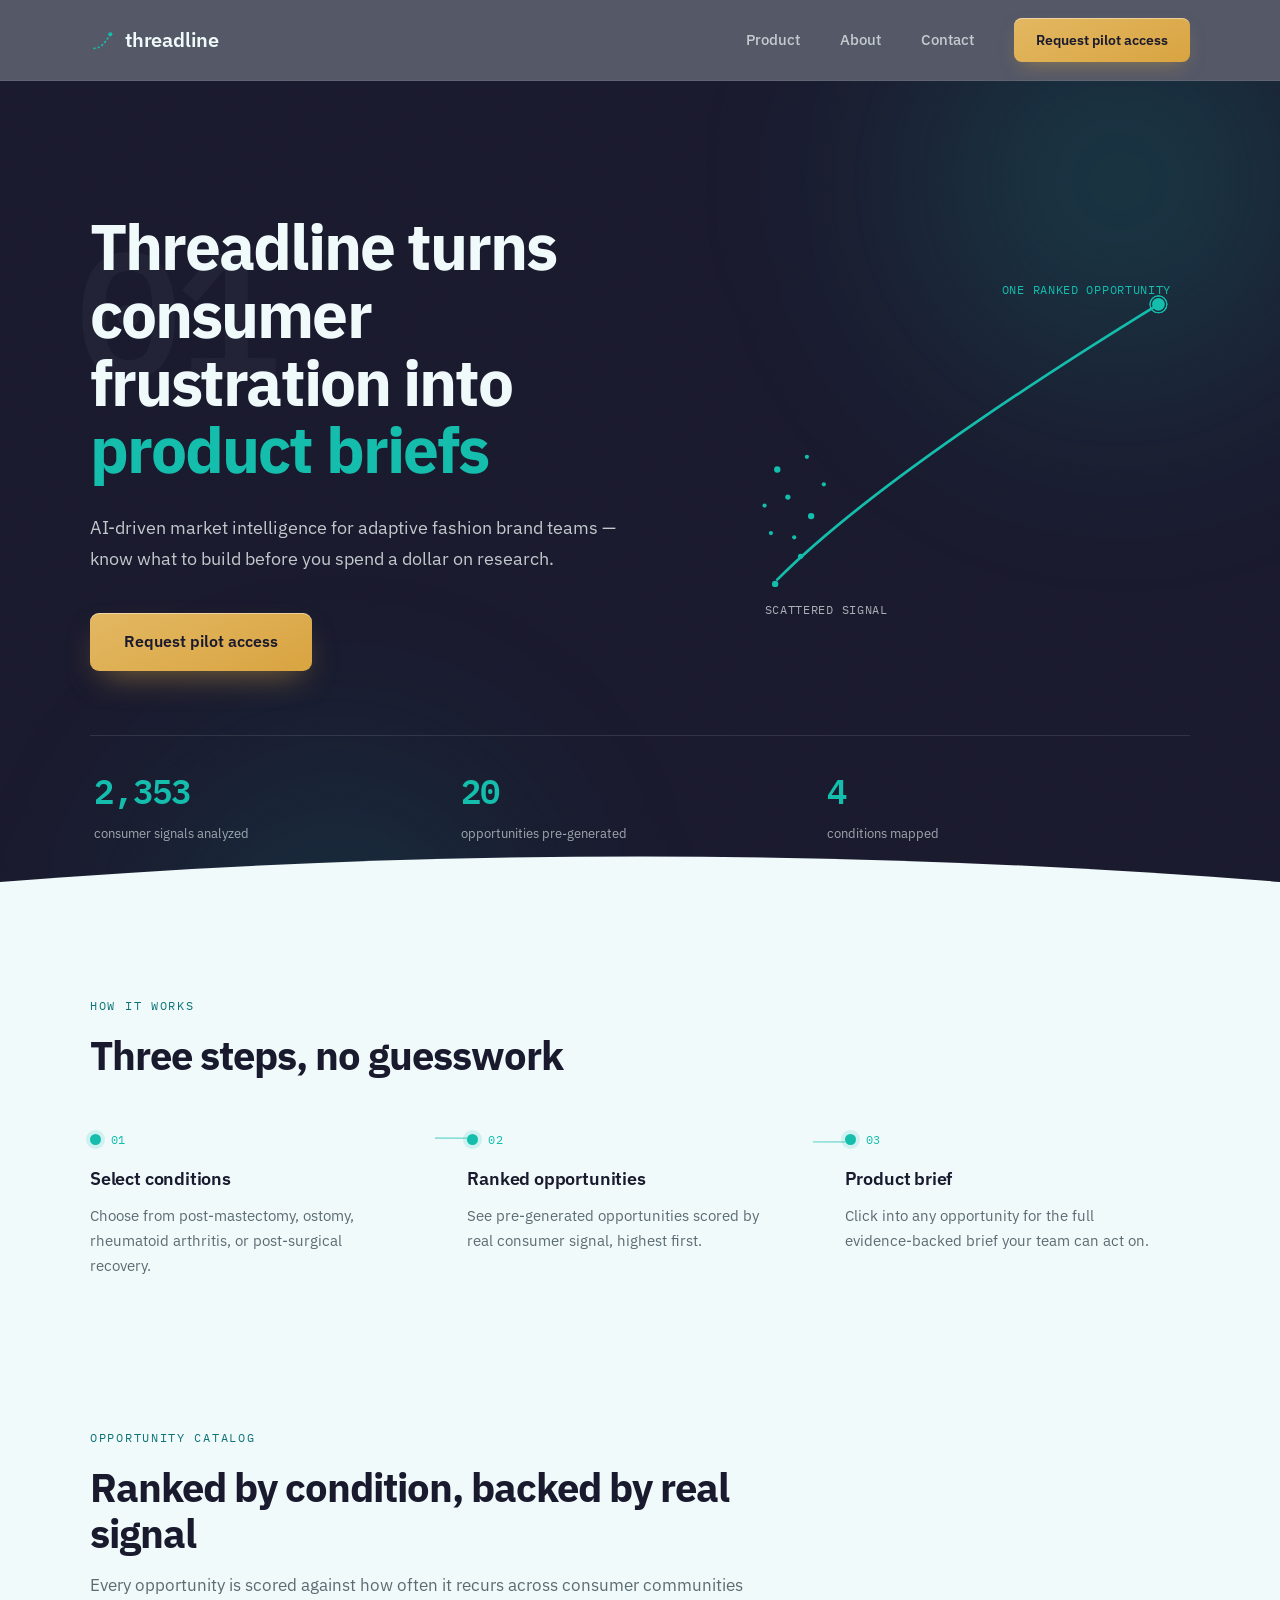
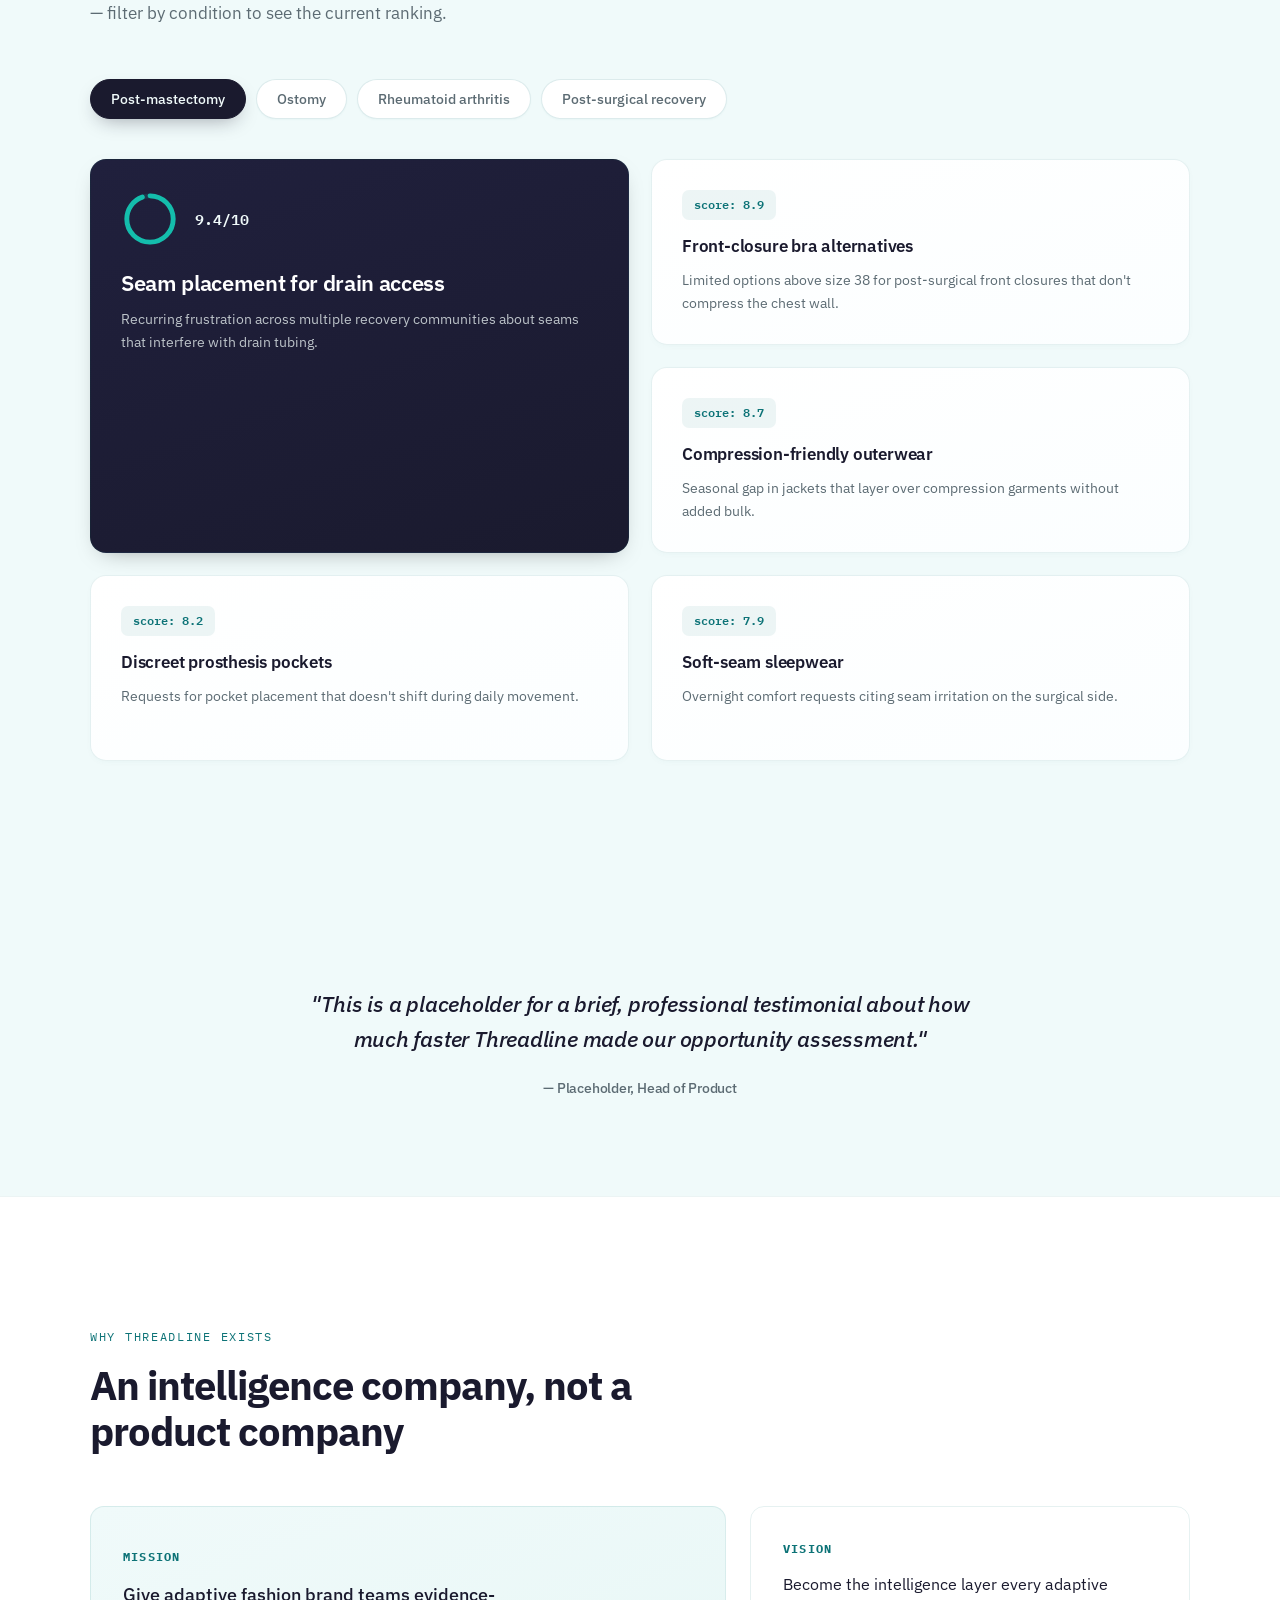
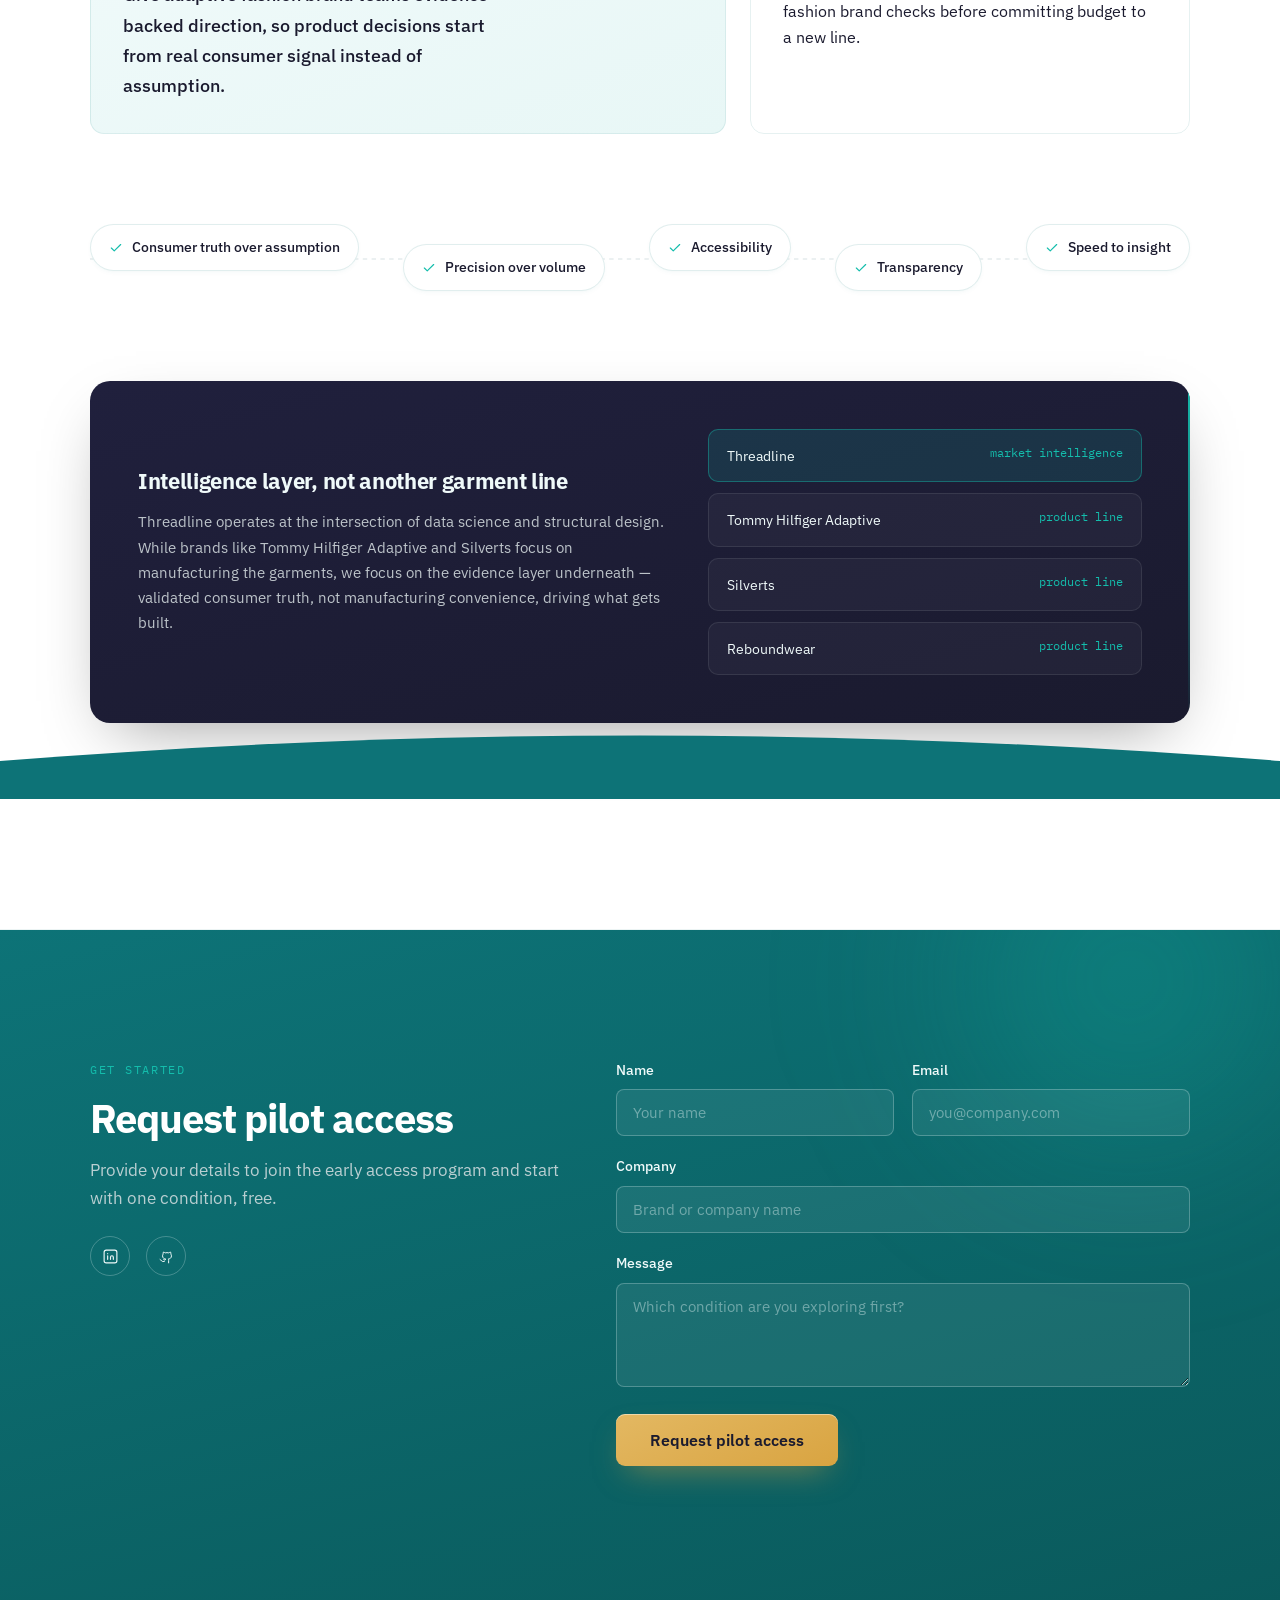
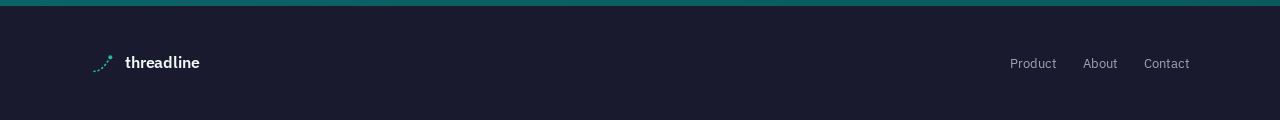
==== index.html @ 743f6fcd "Portfolio" ====
<!DOCTYPE html>
<html lang="en">
<head>
<meta charset="UTF-8">
<meta name="viewport" content="width=device-width, initial-scale=1.0">
<title>Threadline — Market Intelligence for Adaptive Fashion</title>
<meta name="description" content="Threadline turns consumer frustration from condition-specific communities into product briefs — so brands can enter the adaptive fashion market knowing what to build before they spend a dollar on research.">
<link rel="preconnect" href="https://fonts.googleapis.com">
<link rel="preconnect" href="https://fonts.gstatic.com" crossorigin>
<link href="https://fonts.googleapis.com/css2?family=IBM+Plex+Sans:wght@400;500;600;700;800&family=IBM+Plex+Mono:wght@400;500;600&display=swap" rel="stylesheet">
<style>
  :root{
    --navy:#1a1a2e;
    --deep-teal:#0D7377;
    --med-teal:#14BDAC;
    --light-teal:#F0FAFA;
    --slate:#5C6B73;
    --mist:#D8E1E3;
    --amber:#D9A441;
    --max:1180px;
    --focus-ring: 0 0 0 3px rgba(20,189,172,0.55);
    --ease: cubic-bezier(0.16, 1, 0.3, 1);
  }
  *{box-sizing:border-box; margin:0; padding:0;}
  html{scroll-behavior:smooth;}
  body{
    font-family:'IBM Plex Sans', sans-serif;
    color:var(--navy); background:var(--light-teal); line-height:1.6;
    -webkit-font-smoothing:antialiased; overflow-x:hidden; position:relative;
    font-feature-settings:"tnum" 1;
  }
  a{color:inherit; text-decoration:none;}
  .mono{font-family:'IBM Plex Mono', monospace;}
  .wrap{max-width:var(--max); margin:0 auto; padding:0 40px; position:relative; z-index:2;}
  img,svg{display:block; max-width:100%;}
  button{font-family:inherit; cursor:pointer;}
  :focus-visible{outline:none; box-shadow:var(--focus-ring); border-radius:4px;}

  /* subtle grain, adds the "premium editorial" texture on every surface */
  body::before{
    content:''; position:fixed; inset:0; z-index:1; pointer-events:none; opacity:0.035;
    background-image:url("data:image/svg+xml,%3Csvg xmlns='http://www.w3.org/2000/svg' width='140' height='140'%3E%3Cfilter id='n'%3E%3CfeTurbulence type='fractalNoise' baseFrequency='0.85' numOctaves='3' stitchTiles='stitch'/%3E%3C/filter%3E%3Crect width='100%25' height='100%25' filter='url(%23n)'/%3E%3C/svg%3E");
    mix-blend-mode:overlay;
  }

  .skip-link{position:absolute; left:-999px; top:0; background:var(--navy); color:var(--light-teal); padding:12px 20px; z-index:100; border-radius:0 0 8px 0;}
  .skip-link:focus{left:0;}

  .scroll-progress{position:fixed; top:0; left:0; height:2px; width:0%; background:var(--med-teal); z-index:80; transition:width .08s linear;}

  .reveal{opacity:0; transform:translateY(28px); transition:opacity .8s var(--ease), transform .8s var(--ease);}
  .reveal.in{opacity:1; transform:translateY(0);}
  @media (prefers-reduced-motion: reduce){
    *{transition:none !important; scroll-behavior:auto !important; animation:none !important;}
    .reveal{opacity:1 !important; transform:none !important;}
  }

  .logo{display:flex; align-items:center; gap:10px; font-weight:600; font-size:1.22rem; letter-spacing:-0.01em;}
  .logo-mark{width:25px; height:25px; flex-shrink:0;}
  .logo-word{text-transform:lowercase;}

  nav{position:sticky; top:0; z-index:50; background:rgba(26,26,46,0.72); backdrop-filter:blur(16px) saturate(140%); border-bottom:1px solid rgba(216,225,227,0.09);}
  nav .logo{color:var(--light-teal);}
  nav .wrap{display:flex; align-items:center; justify-content:space-between; height:80px;}
  .nav-links{display:flex; gap:40px; align-items:center;}
  .nav-links a:not(.btn-cta){color:rgba(216,225,227,0.85); font-size:0.92rem; font-weight:500; transition:color .25s var(--ease);}
  .nav-links a:not(.btn-cta):hover{color:var(--med-teal);}
  .btn-cta{
    background:linear-gradient(155deg, #e3b862, var(--amber));
    color:var(--navy) !important; padding:11px 22px; border-radius:8px; font-weight:600 !important; font-size:0.88rem !important;
    border:none; display:inline-block; box-shadow:0 1px 0 rgba(255,255,255,0.4) inset, 0 8px 20px -8px rgba(217,164,65,0.5);
    transition:transform .25s var(--ease), box-shadow .25s var(--ease);
  }
  .btn-cta:hover{transform:translateY(-1px); box-shadow:0 1px 0 rgba(255,255,255,0.5) inset, 0 12px 28px -8px rgba(217,164,65,0.65);}
  .nav-toggle{display:none; background:none; border:none;}
  .nav-toggle span, .nav-toggle span::before, .nav-toggle span::after{display:block; width:22px; height:2px; background:var(--light-teal); position:relative; transition:.2s;}
  .nav-toggle span::before, .nav-toggle span::after{content:''; position:absolute;}
  .nav-toggle span::before{top:-7px;} .nav-toggle span::after{top:7px;}

  /* ---------- HERO ---------- */
  .hero{position:relative; background:var(--navy); color:var(--light-teal); padding:132px 0 0; overflow:hidden;}
  .glow{position:absolute; border-radius:50%; filter:blur(80px); pointer-events:none; z-index:1;}
  .glow-hero-1{width:640px; height:640px; background:radial-gradient(circle, rgba(20,189,172,0.22), transparent 70%); top:-220px; right:-160px;}
  .glow-hero-2{width:520px; height:520px; background:radial-gradient(circle, rgba(13,115,119,0.3), transparent 70%); bottom:-280px; left:6%;}
  .hero-grid{display:grid; grid-template-columns:1.15fr 0.85fr; gap:56px; align-items:center; position:relative; z-index:2;}
  .hero-copy{max-width:580px;}
  .ghost-num{position:absolute; top:-46px; left:-14px; font-family:'IBM Plex Mono', monospace; font-weight:600; font-size:11rem; color:rgba(240,250,250,0.035); letter-spacing:-0.04em; z-index:1; pointer-events:none;}
  .hero h1{font-size:clamp(2.6rem, 5vw, 4.3rem); font-weight:700; letter-spacing:-0.03em; line-height:1.06; margin-bottom:28px;}
  .hero h1 em{font-style:normal; color:var(--med-teal);}
  .hero p.lede{font-size:1.15rem; color:rgba(216,225,227,0.88); max-width:48ch; margin-bottom:40px; line-height:1.65;}
  .btn-primary{
    background:linear-gradient(155deg, #e3b862, var(--amber)); color:var(--navy);
    padding:16px 34px; border-radius:9px; font-weight:600; font-size:1rem; display:inline-block; border:none;
    box-shadow:0 1px 0 rgba(255,255,255,0.45) inset, 0 14px 32px -12px rgba(217,164,65,0.55);
    transition:transform .25s var(--ease), box-shadow .25s var(--ease); will-change:transform;
  }
  .btn-primary:hover{box-shadow:0 1px 0 rgba(255,255,255,0.5) inset, 0 18px 40px -10px rgba(217,164,65,0.7);}

  .signal-graphic{position:relative; height:360px;}
  .signal-graphic svg{width:100%; height:100%; transition:transform .2s ease-out;}
  .resolve-path{stroke:var(--med-teal); fill:none; stroke-width:2.6; stroke-linecap:round;}
  .end-dot{fill:var(--med-teal);}
  .pulse-ring{fill:none; stroke:var(--med-teal); transform-origin:380px 40px; animation:pulseRing 2.6s ease-out infinite;}
  .pulse-ring.d2{animation-delay:0.9s;}
  .scatter-dot{fill:var(--med-teal); animation:twinkle 3.5s ease-in-out infinite;}
  .signal-label{font-family:'IBM Plex Mono', monospace; font-size:11px; fill:rgba(216,225,227,0.75); letter-spacing:0.06em;}
  .signal-label.end{fill:var(--med-teal);}
  @keyframes pulseRing{
    0%{ stroke-opacity:0.7; stroke-width:2px; transform:scale(1); }
    100%{ stroke-opacity:0; stroke-width:0.5px; transform:scale(2.6); }
  }
  @keyframes twinkle{
    0%, 100%{ opacity:0.35; } 50%{ opacity:0.9; }
  }
  @media (prefers-reduced-motion: reduce){
    .pulse-ring{animation:none; opacity:0;}
    .scatter-dot{animation:none;}
  }

  .stats-row{display:flex; gap:0; margin-top:64px; border-top:1px solid rgba(216,225,227,0.12); position:relative; z-index:2;}
  .stat{flex:1; padding:28px 4px 0;}
  .stat .num{font-family:'IBM Plex Mono', monospace; font-size:2.1rem; font-weight:600; color:var(--med-teal); letter-spacing:-0.02em;}
  .stat .label{font-size:0.82rem; color:rgba(216,225,227,0.7); margin-top:6px;}

  .wave-divider{line-height:0; position:relative; z-index:3;}
  .wave-divider svg{width:100%; height:76px; display:block;}

  /* ---------- HOW ---------- */
  .how{padding:76px 0 130px; position:relative; background:var(--light-teal);}
  .how-track{position:relative; margin-top:48px;}
  .how-line{position:absolute; top:5px; left:9%; right:9%; height:10px; z-index:0; pointer-events:none;}
  .how-line svg{width:100%; height:10px; overflow:visible;}
  .how-line path{stroke:var(--med-teal); stroke-width:1.4; fill:none; opacity:0.55; stroke-dasharray:1000; stroke-dashoffset:1000; transition:stroke-dashoffset 1.5s var(--ease);}
  .how-line.in path{stroke-dashoffset:0;}
  .how-grid{display:grid; grid-template-columns:repeat(3,1fr); gap:32px; position:relative; z-index:1;}
  .how-step{position:relative; background:var(--light-teal);}
  .how-step .step-num{font-family:'IBM Plex Mono', monospace; font-size:0.78rem; color:var(--med-teal); margin-bottom:14px; display:flex; align-items:center; gap:10px; letter-spacing:0.02em;}
  .how-step .step-num::before{content:''; width:11px; height:11px; border-radius:50%; background:var(--med-teal); display:inline-block; box-shadow:0 0 0 4px rgba(20,189,172,0.15);}
  .how-step h3{font-size:1.15rem; font-weight:600; margin-bottom:10px; color:var(--navy); letter-spacing:-0.01em;}
  .how-step p{font-size:0.95rem; color:var(--slate); max-width:34ch; line-height:1.65;}

  /* ---------- PRODUCTS ---------- */
  .products{padding:20px 0 130px; background:var(--light-teal); position:relative;}
  .section-head{max-width:660px; margin-bottom:52px;}
  .eyebrow{font-family:'IBM Plex Mono', monospace; font-size:0.76rem; letter-spacing:0.14em; text-transform:uppercase; color:var(--deep-teal); margin-bottom:16px;}
  .section-head h2{font-size:clamp(1.8rem, 3.2vw, 2.5rem); font-weight:700; letter-spacing:-0.025em; margin-bottom:16px; color:var(--navy); line-height:1.15;}
  .section-head p{color:var(--slate); font-size:1.05rem; line-height:1.65;}

  .filters{display:flex; gap:10px; flex-wrap:wrap; margin-bottom:40px;}
  .filter-pill{background:#fff; border:1px solid rgba(13,115,119,0.14); color:var(--slate); padding:10px 20px; border-radius:22px; font-size:0.87rem; font-weight:500; transition:all .25s var(--ease); box-shadow:0 1px 2px rgba(13,115,119,0.04);}
  .filter-pill:hover{border-color:var(--med-teal); color:var(--deep-teal); transform:translateY(-1px); box-shadow:0 6px 16px -8px rgba(13,115,119,0.25);}
  .filter-pill[aria-pressed="true"]{background:var(--navy); border-color:var(--navy); color:var(--light-teal); box-shadow:0 8px 20px -8px rgba(26,26,46,0.4);}

  .bento{display:grid; grid-template-columns:repeat(4, 1fr); grid-auto-rows:1fr; gap:22px; transition:opacity .3s var(--ease);}
  .bento.fading{opacity:0;}
  .opp-card{
    background:linear-gradient(160deg, #ffffff, #fbfeff);
    border:1px solid rgba(13,115,119,0.1); border-radius:16px; padding:30px; position:relative; overflow:hidden;
    box-shadow:0 2px 8px -4px rgba(13,115,119,0.08);
    transition:border-color .3s var(--ease), box-shadow .35s var(--ease), transform .35s var(--ease);
  }
  .opp-card::before{content:''; position:absolute; top:0; left:0; height:3px; width:0; background:linear-gradient(90deg, var(--med-teal), var(--deep-teal)); transition:width .4s var(--ease);}
  .opp-card:hover{border-color:rgba(20,189,172,0.35); box-shadow:0 28px 56px -24px rgba(13,115,119,0.35);}
  .opp-card:hover::before{width:100%;}
  .opp-card.featured{grid-column:span 2; grid-row:span 2; background:linear-gradient(160deg, #20203d, var(--navy)); color:var(--light-teal); display:flex; flex-direction:column; justify-content:space-between; box-shadow:0 8px 24px -12px rgba(0,0,0,0.4);}
  .opp-card.featured:hover{box-shadow:0 32px 64px -20px rgba(0,0,0,0.55);}
  .opp-card.featured h3{color:#fff; font-size:1.4rem; letter-spacing:-0.015em;}
  .opp-card.featured p{color:rgba(216,225,227,0.85);}
  .opp-card:not(.featured){grid-column:span 2;}
  .card-grid-wrap{position:relative; min-height:360px;}

  .gauge-wrap{display:flex; align-items:center; gap:16px; margin-bottom:20px;}
  .gauge{width:58px; height:58px; flex-shrink:0;}
  .gauge circle{fill:none; stroke-width:5;}
  .gauge .track{stroke:rgba(20,189,172,0.16);}
  .gauge .fill{stroke:var(--med-teal); stroke-linecap:round; transform:rotate(-90deg); transform-origin:center; transition:stroke-dashoffset 1.2s var(--ease);}
  .gauge-score{font-family:'IBM Plex Mono', monospace; font-weight:600; font-size:0.92rem;}

  .score-badge{font-family:'IBM Plex Mono', monospace; font-size:0.78rem; font-weight:600; color:var(--deep-teal); background:rgba(13,115,119,0.07); padding:5px 12px; border-radius:7px; display:inline-block; margin-bottom:16px;}
  .opp-card h3{font-size:1.05rem; font-weight:600; margin-bottom:10px; color:var(--navy); letter-spacing:-0.012em; line-height:1.3;}
  .opp-card p{color:var(--slate); font-size:0.9rem; line-height:1.6;}

  /* ---------- ABOUT ---------- */
  .about{padding:130px 0; background:#fff; position:relative; border-top:1px solid rgba(13,115,119,0.08); border-bottom:1px solid rgba(13,115,119,0.08);}
  .mission-vision{display:grid; grid-template-columns:1.3fr 0.9fr; gap:24px; margin-bottom:64px; align-items:stretch;}
  .mv-card{border:1px solid rgba(13,115,119,0.1); border-radius:14px; padding:32px; transition:transform .35s var(--ease), box-shadow .35s var(--ease);}
  .mv-card:hover{transform:translateY(-4px); box-shadow:0 24px 48px -24px rgba(13,115,119,0.3);}
  .mv-card.mission{background:linear-gradient(160deg, var(--light-teal), #e8f7f6); padding-top:40px;}
  .mv-card h3{font-family:'IBM Plex Mono', monospace; font-size:0.78rem; text-transform:uppercase; letter-spacing:0.1em; color:var(--deep-teal); margin-bottom:12px;}
  .mv-card p{color:var(--navy); font-size:1rem; line-height:1.65;}
  .mv-card.mission p{font-size:1.15rem; max-width:34ch; font-weight:500;}

  .values-track{position:relative; margin-bottom:64px; padding:36px 0;}
  .values-line{position:absolute; top:50%; left:0; right:0; height:1px;}
  .values-line svg{width:100%; height:2px;}
  .values-row{display:flex; justify-content:space-between; position:relative; flex-wrap:wrap; gap:18px;}
  .value-chip{display:flex; align-items:center; gap:9px; background:#fff; border:1px solid rgba(13,115,119,0.12); border-radius:24px; padding:12px 18px; font-size:0.85rem; font-weight:500; color:var(--navy); position:relative; z-index:2; box-shadow:0 2px 6px -3px rgba(13,115,119,0.1); transition:transform .3s var(--ease), border-color .3s var(--ease), box-shadow .3s var(--ease);}
  .value-chip:hover{border-color:var(--med-teal); box-shadow:0 12px 24px -10px rgba(13,115,119,0.3);}
  .value-chip:nth-child(odd){transform:translateY(-10px);}
  .value-chip:nth-child(even){transform:translateY(10px);}
  .value-chip:hover:nth-child(odd){transform:translateY(-14px) scale(1.03);}
  .value-chip:hover:nth-child(even){transform:translateY(6px) scale(1.03);}
  .value-chip svg{width:14px; height:14px; stroke:var(--med-teal); flex-shrink:0;}

  .compare-box{background:linear-gradient(165deg, #20203d, var(--navy)); color:var(--light-teal); border-radius:20px; padding:48px; display:grid; grid-template-columns:1.1fr 0.9fr; gap:40px; align-items:center; position:relative; overflow:hidden; box-shadow:0 24px 64px -24px rgba(0,0,0,0.4);}
  .compare-box::after{content:''; position:absolute; top:0; right:0; width:2px; height:100%; background:linear-gradient(var(--med-teal), transparent);}
  .compare-box h3{font-size:1.35rem; font-weight:700; margin-bottom:14px; letter-spacing:-0.015em; line-height:1.25;}
  .compare-box p{color:rgba(216,225,227,0.85); font-size:0.96rem; line-height:1.65;}
  .compare-list{display:grid; gap:11px;}
  .compare-row{display:flex; justify-content:space-between; padding:14px 18px; border-radius:10px; background:rgba(240,250,250,0.04); border:1px solid rgba(216,225,227,0.1); font-size:0.9rem; transition:transform .3s var(--ease), background .3s var(--ease);}
  .compare-row:hover{transform:translateX(5px); background:rgba(240,250,250,0.06);}
  .compare-row.us{background:rgba(20,189,172,0.15); border-color:rgba(20,189,172,0.4);}
  .compare-row .role{font-family:'IBM Plex Mono', monospace; font-size:0.74rem; color:var(--med-teal);}

  .testimonial{padding:96px 0; background:var(--light-teal); text-align:center; position:relative;}
  .testimonial blockquote{max-width:660px; margin:0 auto; font-size:1.35rem; color:var(--navy); font-style:italic; line-height:1.6; position:relative; font-weight:500; letter-spacing:-0.01em;}
  .testimonial cite{display:block; margin-top:22px; font-style:normal; font-size:0.85rem; color:var(--slate);}

  /* ---------- CONTACT ---------- */
  .contact{padding:130px 0 140px; background:linear-gradient(165deg, var(--deep-teal), #0a5a5c); color:var(--light-teal); position:relative; overflow:hidden;}
  .glow-contact{width:500px; height:500px; background:radial-gradient(circle, rgba(20,189,172,0.32), transparent 70%); top:-200px; right:-100px;}
  .contact .section-head p{color:rgba(216,225,227,0.85);}
  .contact .eyebrow{color:var(--med-teal);}
  .contact .section-head h2{color:#fff;}
  .contact-grid{display:grid; grid-template-columns:0.9fr 1.1fr; gap:56px; align-items:start; position:relative; z-index:2;}
  .form-group{margin-bottom:20px;}
  .form-row{display:grid; grid-template-columns:1fr 1fr; gap:18px;}
  label{display:block; font-size:0.85rem; font-weight:500; margin-bottom:8px; color:var(--light-teal);}
  input, textarea{width:100%; padding:13px 16px; border-radius:8px; border:1px solid rgba(240,250,250,0.25); background:rgba(240,250,250,0.07); color:#fff; font-family:inherit; font-size:0.94rem; transition:border-color .25s var(--ease), background .25s var(--ease);}
  input:focus, textarea:focus{background:rgba(240,250,250,0.11); border-color:var(--med-teal);}
  input::placeholder, textarea::placeholder{color:rgba(240,250,250,0.4);}
  input:invalid[data-touched="true"], textarea:invalid[data-touched="true"]{border-color:#e88;}
  .error-msg{font-size:0.78rem; color:#ffb4b4; margin-top:5px; display:none;}
  .error-msg.show{display:block;}
  textarea{resize:vertical; min-height:104px;}
  .social{display:flex; gap:16px; margin-top:24px;}
  .social a{width:40px; height:40px; border-radius:50%; border:1px solid rgba(240,250,250,0.25); display:flex; align-items:center; justify-content:center; transition:border-color .3s var(--ease), transform .3s var(--ease);}
  .social a:hover{border-color:var(--med-teal); transform:translateY(-3px);}
  .social svg{width:17px; height:17px; stroke:var(--light-teal);}
  .form-status{font-size:0.85rem; margin-top:16px; color:var(--med-teal); display:none;}
  .form-status.show{display:block;}

  footer{padding:44px 0; background:var(--navy); position:relative;}
  footer .wrap{display:flex; justify-content:space-between; align-items:center; flex-wrap:wrap; gap:16px;}
  footer .logo{color:var(--light-teal); font-size:1rem;}
  footer .foot-links{display:flex; gap:26px;}
  footer .foot-links a{color:rgba(216,225,227,0.7); font-size:0.83rem; transition:color .25s var(--ease);}
  footer .foot-links a:hover{color:var(--med-teal);}

  @media (max-width: 900px){
    .hero-grid{grid-template-columns:1fr;}
    .signal-graphic{height:230px;}
    .how-grid, .card-grid, .mission-vision, .compare-box, .contact-grid, .form-row{grid-template-columns:1fr;}
    .bento{grid-template-columns:1fr;}
    .opp-card.featured, .opp-card:not(.featured){grid-column:span 1; grid-row:span 1;}
    .value-chip, .value-chip:hover{transform:none !important;}
    .how-line{display:none;}
    .stats-row{flex-wrap:wrap;}
    .stat{flex:1 1 50%; padding-bottom:20px;}
    .nav-links{position:absolute; top:80px; left:0; right:0; background:var(--navy); flex-direction:column; align-items:flex-start; padding:20px 40px 28px; gap:18px; display:none; border-bottom:1px solid rgba(216,225,227,0.15);}
    .nav-links.open{display:flex;}
    .nav-toggle{display:block;}
    .glow{display:none;}
    .hero, .how, .products, .about, .contact{padding-top:80px; padding-bottom:80px;}
  }
</style>
</head>
<body>

<div class="scroll-progress" id="scrollProgress" aria-hidden="true"></div>
<a href="#main" class="skip-link">Skip to main content</a>

<nav aria-label="Primary">
  <div class="wrap">
    <a href="#top" class="logo" aria-label="Threadline home">
      <svg class="logo-mark" viewBox="0 0 32 32" fill="none" aria-hidden="true">
        <path d="M5 26 Q15 27 26 8" stroke="#14BDAC" stroke-width="2" stroke-linecap="round" stroke-dasharray="1.5 4"/>
        <circle cx="26" cy="8" r="2.6" fill="#14BDAC"/>
      </svg>
      <span class="logo-word">threadline</span>
    </a>
    <div class="nav-links" id="navLinks">
      <a href="#products">Product</a>
      <a href="#about">About</a>
      <a href="#contact">Contact</a>
      <a href="#contact" class="btn-cta">Request pilot access</a>
    </div>
    <button class="nav-toggle" id="navToggle" aria-label="Toggle menu" aria-expanded="false" aria-controls="navLinks"><span></span></button>
  </div>
</nav>

<main id="main">
  <header class="hero" id="top">
    <div class="glow glow-hero-1" aria-hidden="true"></div>
    <div class="glow glow-hero-2" aria-hidden="true"></div>
    <div class="wrap">
      <div class="hero-grid">
        <div class="hero-copy">
          <div class="ghost-num" aria-hidden="true">01</div>
          <h1>Threadline turns consumer frustration into <em>product briefs</em></h1>
          <p class="lede">AI-driven market intelligence for adaptive fashion brand teams — know what to build before you spend a dollar on research.</p>
          <a href="#contact" class="btn-primary" id="heroCta">Request pilot access</a>
        </div>
        <div class="signal-graphic" id="signalGraphic" aria-hidden="true">
          <svg viewBox="0 0 400 340" fill="none" id="signalSvg">
            <circle class="scatter-dot" cx="18" cy="304" r="3" style="animation-delay:0s"/>
            <circle class="scatter-dot" cx="42" cy="278" r="2.5" style="animation-delay:.3s"/>
            <circle class="scatter-dot" cx="14" cy="256" r="2" style="animation-delay:.6s"/>
            <circle class="scatter-dot" cx="52" cy="240" r="3" style="animation-delay:.2s"/>
            <circle class="scatter-dot" cx="30" cy="222" r="2.5" style="animation-delay:.8s"/>
            <circle class="scatter-dot" cx="64" cy="210" r="2" style="animation-delay:.5s"/>
            <circle class="scatter-dot" cx="20" cy="196" r="3" style="animation-delay:1.1s"/>
            <circle class="scatter-dot" cx="48" cy="184" r="2" style="animation-delay:.15s"/>
            <circle class="scatter-dot" cx="8" cy="230" r="2" style="animation-delay:.9s"/>
            <circle class="scatter-dot" cx="36" cy="260" r="2" style="animation-delay:.45s"/>
            <path id="resolvePath" class="resolve-path" d="M20 300 Q120 200 380 40"/>
            <g class="pulse-ring"><circle cx="380" cy="40" r="8"/></g>
            <g class="pulse-ring d2"><circle cx="380" cy="40" r="8"/></g>
            <circle class="end-dot" cx="380" cy="40" r="6"/>
            <text class="signal-label" x="8" y="332">SCATTERED SIGNAL</text>
            <text class="signal-label end" x="392" y="30" text-anchor="end">ONE RANKED OPPORTUNITY</text>
          </svg>
        </div>
      </div>

      <div class="stats-row">
        <div class="stat"><div class="num" data-count="2353">0</div><div class="label">consumer signals analyzed</div></div>
        <div class="stat"><div class="num" data-count="20">0</div><div class="label">opportunities pre-generated</div></div>
        <div class="stat"><div class="num" data-count="4">0</div><div class="label">conditions mapped</div></div>
      </div>
    </div>

    <div class="wave-divider" aria-hidden="true">
      <svg viewBox="0 0 1440 76" preserveAspectRatio="none"><path d="M0,38 C480,4 960,4 1440,38 L1440,76 L0,76 Z" fill="#F0FAFA"/></svg>
    </div>
  </header>

  <section class="how reveal">
    <div class="wrap">
      <div class="section-head">
        <div class="eyebrow">How it works</div>
        <h2>Three steps, no guesswork</h2>
      </div>
      <div class="how-track">
        <div class="how-line" id="howLine">
          <svg viewBox="0 0 1000 10" preserveAspectRatio="none"><path d="M0 5 Q250 1 500 5 T1000 5"/></svg>
        </div>
        <div class="how-grid">
          <div class="how-step"><div class="step-num">01</div><h3>Select conditions</h3><p>Choose from post-mastectomy, ostomy, rheumatoid arthritis, or post-surgical recovery.</p></div>
          <div class="how-step"><div class="step-num">02</div><h3>Ranked opportunities</h3><p>See pre-generated opportunities scored by real consumer signal, highest first.</p></div>
          <div class="how-step"><div class="step-num">03</div><h3>Product brief</h3><p>Click into any opportunity for the full evidence-backed brief your team can act on.</p></div>
        </div>
      </div>
    </div>
  </section>

  <section class="products" id="products" aria-labelledby="products-heading">
    <div class="wrap reveal">
      <div class="section-head">
        <div class="eyebrow">Opportunity catalog</div>
        <h2 id="products-heading">Ranked by condition, backed by real signal</h2>
        <p>Every opportunity is scored against how often it recurs across consumer communities — filter by condition to see the current ranking.</p>
      </div>
      <div class="filters" role="group" aria-label="Filter opportunities by condition" id="filters"></div>
      <div class="card-grid-wrap">
        <div class="bento" id="cardGrid" aria-live="polite"></div>
      </div>
    </div>
  </section>

  <section class="testimonial reveal">
    <div class="wrap">
      <blockquote>
        "This is a placeholder for a brief, professional testimonial about how much faster Threadline made our opportunity assessment."
        <cite>— Placeholder, Head of Product</cite>
      </blockquote>
    </div>
  </section>

  <section class="about" id="about" aria-labelledby="about-heading">
    <div class="wrap reveal">
      <div class="section-head">
        <div class="eyebrow">Why Threadline exists</div>
        <h2 id="about-heading">An intelligence company, not a product company</h2>
      </div>

      <div class="mission-vision">
        <div class="mv-card mission">
          <h3>Mission</h3>
          <p>Give adaptive fashion brand teams evidence-backed direction, so product decisions start from real consumer signal instead of assumption.</p>
        </div>
        <div class="mv-card">
          <h3>Vision</h3>
          <p>Become the intelligence layer every adaptive fashion brand checks before committing budget to a new line.</p>
        </div>
      </div>

      <div class="values-track">
        <div class="values-line" aria-hidden="true"><svg viewBox="0 0 1000 2" preserveAspectRatio="none"><line x1="0" y1="1" x2="1000" y2="1" stroke="#D8E1E3" stroke-width="1" stroke-dasharray="4 4"/></svg></div>
        <div class="values-row">
          <div class="value-chip"><svg viewBox="0 0 24 24" fill="none"><path d="M20 6L9 17l-5-5" stroke-width="2" stroke-linecap="round" stroke-linejoin="round"/></svg>Consumer truth over assumption</div>
          <div class="value-chip"><svg viewBox="0 0 24 24" fill="none"><path d="M20 6L9 17l-5-5" stroke-width="2" stroke-linecap="round" stroke-linejoin="round"/></svg>Precision over volume</div>
          <div class="value-chip"><svg viewBox="0 0 24 24" fill="none"><path d="M20 6L9 17l-5-5" stroke-width="2" stroke-linecap="round" stroke-linejoin="round"/></svg>Accessibility</div>
          <div class="value-chip"><svg viewBox="0 0 24 24" fill="none"><path d="M20 6L9 17l-5-5" stroke-width="2" stroke-linecap="round" stroke-linejoin="round"/></svg>Transparency</div>
          <div class="value-chip"><svg viewBox="0 0 24 24" fill="none"><path d="M20 6L9 17l-5-5" stroke-width="2" stroke-linecap="round" stroke-linejoin="round"/></svg>Speed to insight</div>
        </div>
      </div>

      <div class="compare-box">
        <div>
          <h3>Intelligence layer, not another garment line</h3>
          <p>Threadline operates at the intersection of data science and structural design. While brands like Tommy Hilfiger Adaptive and Silverts focus on manufacturing the garments, we focus on the evidence layer underneath — validated consumer truth, not manufacturing convenience, driving what gets built.</p>
        </div>
        <div class="compare-list">
          <div class="compare-row us"><span>Threadline</span><span class="role">market intelligence</span></div>
          <div class="compare-row"><span>Tommy Hilfiger Adaptive</span><span class="role">product line</span></div>
          <div class="compare-row"><span>Silverts</span><span class="role">product line</span></div>
          <div class="compare-row"><span>Reboundwear</span><span class="role">product line</span></div>
        </div>
      </div>
    </div>
    <div class="wave-divider" aria-hidden="true">
      <svg viewBox="0 0 1440 76" preserveAspectRatio="none"><path d="M0,38 C480,4 960,4 1440,38 L1440,76 L0,76 Z" fill="#0D7377"/></svg>
    </div>
  </section>

  <section class="contact" id="contact" aria-labelledby="contact-heading">
    <div class="glow glow-contact" aria-hidden="true"></div>
    <div class="wrap contact-grid">
      <div>
        <div class="section-head" style="margin-bottom:0;">
          <div class="eyebrow">Get started</div>
          <h2 id="contact-heading">Request pilot access</h2>
          <p>Provide your details to join the early access program and start with one condition, free.</p>
        </div>
        <div class="social" aria-label="Social links">
          <a href="https://www.linkedin.com/in/rakshakmoorthy22/?skipRedirect=true" aria-label="Threadline on LinkedIn" target="_blank" rel="noopener"><svg viewBox="0 0 24 24" fill="none"><rect x="3" y="3" width="18" height="18" rx="3" stroke-width="1.6"/><path d="M8 11v5M8 8v.01M12 16v-3a2 2 0 0 1 4 0v3" stroke-width="1.6" stroke-linecap="round"/></svg></a>
          <a href="https://github.com/rakshakmoorthy/threadline-app" aria-label="Threadline on GitHub" target="_blank" rel="noopener"><svg viewBox="0 0 24 24" fill="none"><path d="M9 19c-4.3 1.4-4.3-2.5-6-3m12 5v-3.5c0-1 .1-1.4-.5-2 2-.2 4.5-1 4.5-4.5 0-1-.4-1.8-1-2.5.1-.3.4-1.3-.1-2.6 0 0-.8-.3-2.7 1a9.4 9.4 0 0 0-5 0c-1.9-1.3-2.7-1-2.7-1-.5 1.3-.2 2.3-.1 2.6-.6.7-1 1.5-1 2.5 0 3.5 2.5 4.3 4.5 4.5-.3.3-.5.7-.6 1.2-.5.2-1.8.6-2.6-.7" stroke-width="1.4" stroke-linecap="round" stroke-linejoin="round"/></svg></a>
        </div>
      </div>

      <form id="pilotForm" novalidate>
        <div class="form-row">
          <div class="form-group">
            <label for="name">Name</label>
            <input type="text" id="name" name="name" required aria-required="true" placeholder="Your name">
            <div class="error-msg" id="nameError">Please enter your name.</div>
          </div>
          <div class="form-group">
            <label for="email">Email</label>
            <input type="email" id="email" name="email" required aria-required="true" placeholder="you@company.com">
            <div class="error-msg" id="emailError">Please enter a valid email.</div>
          </div>
        </div>
        <div class="form-group">
          <label for="company">Company</label>
          <input type="text" id="company" name="company" placeholder="Brand or company name">
        </div>
        <div class="form-group">
          <label for="message">Message</label>
          <textarea id="message" name="message" placeholder="Which condition are you exploring first?"></textarea>
        </div>
        <button type="submit" class="btn-primary" id="submitBtn" style="border:none;">Request pilot access</button>
        <div class="form-status" id="formStatus" role="status">Thanks — we'll be in touch shortly.</div>
      </form>
    </div>
  </section>
</main>

<footer>
  <div class="wrap">
    <a href="#top" class="logo">
      <svg class="logo-mark" viewBox="0 0 32 32" fill="none" aria-hidden="true" width="20" height="20">
        <path d="M5 26 Q15 27 26 8" stroke="#14BDAC" stroke-width="2" stroke-linecap="round" stroke-dasharray="1.5 4"/>
        <circle cx="26" cy="8" r="2.6" fill="#14BDAC"/>
      </svg>
      <span class="logo-word">threadline</span>
    </a>
    <div class="foot-links">
      <a href="#products">Product</a>
      <a href="#about">About</a>
      <a href="#contact">Contact</a>
    </div>
  </div>
</footer>

<script>
  const reduceMotion = window.matchMedia('(prefers-reduced-motion: reduce)').matches;
  const hasHover = window.matchMedia('(hover: hover)').matches;

  const toggle = document.getElementById('navToggle');
  const links = document.getElementById('navLinks');
  toggle.addEventListener('click', () => {
    const open = links.classList.toggle('open');
    toggle.setAttribute('aria-expanded', open);
  });
  links.querySelectorAll('a').forEach(a => a.addEventListener('click', () => {
    links.classList.remove('open'); toggle.setAttribute('aria-expanded', 'false');
  }));

  const progressBar = document.getElementById('scrollProgress');
  function updateProgress(){
    const h = document.documentElement;
    const scrolled = (h.scrollTop) / (h.scrollHeight - h.clientHeight) * 100;
    progressBar.style.width = scrolled + '%';
  }
  window.addEventListener('scroll', updateProgress, {passive:true});
  updateProgress();

  const resolvePath = document.getElementById('resolvePath');
  const len = resolvePath.getTotalLength();
  resolvePath.style.strokeDasharray = len;
  resolvePath.style.strokeDashoffset = len;
  requestAnimationFrame(() => {
    resolvePath.style.transition = 'stroke-dashoffset 1.7s var(--ease, ease)';
    resolvePath.style.strokeDashoffset = 0;
  });

  if(hasHover && !reduceMotion){
    const signalGraphic = document.getElementById('signalGraphic');
    const signalSvg = document.getElementById('signalSvg');
    signalGraphic.addEventListener('mousemove', (e) => {
      const rect = signalGraphic.getBoundingClientRect();
      const x = (e.clientX - rect.left) / rect.width - 0.5;
      const y = (e.clientY - rect.top) / rect.height - 0.5;
      signalSvg.style.transform = `translate(${x * 14}px, ${y * 14}px)`;
    });
    signalGraphic.addEventListener('mouseleave', () => { signalSvg.style.transform = 'translate(0,0)'; });
  }

  if(hasHover && !reduceMotion){
    document.querySelectorAll('.btn-primary, .btn-cta').forEach(btn => {
      btn.addEventListener('mousemove', (e) => {
        const rect = btn.getBoundingClientRect();
        const x = (e.clientX - rect.left - rect.width/2) * 0.2;
        const y = (e.clientY - rect.top - rect.height/2) * 0.28;
        btn.style.transform = `translate(${x}px, ${y}px)`;
      });
      btn.addEventListener('mouseleave', () => { btn.style.transform = 'translate(0,0)'; });
    });
  }

  const revealEls = document.querySelectorAll('.reveal');
  const howLine = document.getElementById('howLine');
  const statNums = document.querySelectorAll('.stat .num');
  let statsAnimated = false;

  function animateCount(el){
    const target = parseInt(el.dataset.count, 10);
    const start = performance.now();
    const dur = 1300;
    function tick(now){
      const p = Math.min((now - start) / dur, 1);
      const eased = 1 - Math.pow(1 - p, 3);
      el.textContent = Math.round(target * eased).toLocaleString();
      if(p < 1) requestAnimationFrame(tick);
    }
    requestAnimationFrame(tick);
  }

  const io = new IntersectionObserver((entries) => {
    entries.forEach(entry => {
      if(entry.isIntersecting){
        entry.target.classList.add('in');
        if(entry.target === howLine){ howLine.classList.add('in'); }
        if(entry.target.classList.contains('stats-row') && !statsAnimated){
          statsAnimated = true;
          statNums.forEach(animateCount);
        }
        io.unobserve(entry.target);
      }
    });
  }, {threshold:0.25});

  revealEls.forEach(el => io.observe(el));
  io.observe(howLine);
  const statsRow = document.querySelector('.stats-row');
  io.observe(statsRow);

  const opportunities = {
    "Post-mastectomy": [
      {title:"Seam placement for drain access", desc:"Recurring frustration across multiple recovery communities about seams that interfere with drain tubing.", score:9.4},
      {title:"Front-closure bra alternatives", desc:"Limited options above size 38 for post-surgical front closures that don't compress the chest wall.", score:8.9},
      {title:"Compression-friendly outerwear", desc:"Seasonal gap in jackets that layer over compression garments without added bulk.", score:8.7},
      {title:"Discreet prosthesis pockets", desc:"Requests for pocket placement that doesn't shift during daily movement.", score:8.2},
      {title:"Soft-seam sleepwear", desc:"Overnight comfort requests citing seam irritation on the surgical side.", score:7.9}
    ],
    "Ostomy": [
      {title:"Low-pressure waistbands", desc:"Waistband designs that avoid pressure directly over the stoma site.", score:9.1},
      {title:"Discreet pouch access points", desc:"Zippers or panels enabling quick, private appliance checks.", score:8.8},
      {title:"Fabric behavior near appliances", desc:"Requests for fabrics that don't cling or crinkle audibly near the pouch.", score:8.3},
      {title:"Swimwear with concealed access", desc:"A recurring gap in swimwear that hides the appliance without extra layers.", score:7.9},
      {title:"High-rise adjustable waist systems", desc:"Adjustable waist mechanisms for post-surgical swelling fluctuation.", score:7.5}
    ],
    "Rheumatoid arthritis": [
      {title:"Grip-free closures", desc:"Magnetic or velcro fastenings replacing buttons that are difficult on flare days.", score:9.0},
      {title:"One-handed dressing systems", desc:"Garments designed to be worn independently during limited-mobility periods.", score:8.6},
      {title:"Joint-friendly footwear closures", desc:"Requests for shoe fastenings that avoid fine motor strain.", score:8.1},
      {title:"Weighted-seam outerwear", desc:"Lighter fabric weights that reduce shoulder joint strain.", score:7.7},
      {title:"Adaptive glove-friendly cuffs", desc:"Sleeve cuffs that accommodate compression gloves without bunching.", score:7.3}
    ],
    "Post-surgical recovery": [
      {title:"Limited-mobility dressing sets", desc:"Coordinated separates designed for short-term post-op wear.", score:8.8},
      {title:"One-handed adjustable fastenings", desc:"Requests for garments that can be adjusted with one hand during recovery.", score:8.4},
      {title:"Short-term rental or trial wear", desc:"Interest in short-term wear options for temporary recovery needs.", score:7.8},
      {title:"Wound-safe waistbands", desc:"Waistband placement that avoids pressure on common incision sites.", score:7.6},
      {title:"Compression-integrated basics", desc:"Everyday basics with built-in light compression for swelling management.", score:7.2}
    ]
  };

  const filtersEl = document.getElementById('filters');
  const gridEl = document.getElementById('cardGrid');
  const conditions = Object.keys(opportunities);
  let active = conditions[0];

  function renderFilters(){
    filtersEl.innerHTML = conditions.map(c =>
      `<button class="filter-pill" aria-pressed="${c === active}" data-condition="${c}">${c}</button>`
    ).join('');
    filtersEl.querySelectorAll('.filter-pill').forEach(btn => {
      btn.addEventListener('click', () => {
        if(btn.dataset.condition === active) return;
        active = btn.dataset.condition;
        renderFilters();
        if(reduceMotion){ renderGrid(); return; }
        gridEl.classList.add('fading');
        setTimeout(() => { renderGrid(); gridEl.classList.remove('fading'); }, 250);
      });
    });
  }

  function gaugeSvg(score, id){
    const pct = score / 10;
    const r = 24, circ = 2 * Math.PI * r;
    return `<svg class="gauge" viewBox="0 0 60 60">
      <circle class="track" cx="30" cy="30" r="${r}"/>
      <circle class="fill" id="${id}" cx="30" cy="30" r="${r}" stroke-dasharray="${circ}" stroke-dashoffset="${circ}"/>
    </svg>`;
  }

  function attachCardTilt(){
    if(!hasHover || reduceMotion) return;
    document.querySelectorAll('.opp-card').forEach(card => {
      card.addEventListener('mousemove', (e) => {
        const rect = card.getBoundingClientRect();
        const x = (e.clientX - rect.left) / rect.width - 0.5;
        const y = (e.clientY - rect.top) / rect.height - 0.5;
        const rx = (-y * 5).toFixed(2);
        const ry = (x * 5).toFixed(2);
        card.style.transform = `perspective(800px) rotateX(${rx}deg) rotateY(${ry}deg) translateY(-4px)`;
      });
      card.addEventListener('mouseleave', () => { card.style.transform = ''; });
    });
  }

  function renderGrid(){
    const items = opportunities[active];
    gridEl.innerHTML = items.map((o, i) => {
      if(i === 0){
        const gid = 'gauge-featured';
        return `<article class="opp-card featured">
          <div>
            <div class="gauge-wrap">
              ${gaugeSvg(o.score, gid)}
              <span class="gauge-score">${o.score}/10</span>
            </div>
            <h3>${o.title}</h3>
            <p>${o.desc}</p>
          </div>
        </article>`;
      }
      return `<article class="opp-card">
        <span class="score-badge">score: ${o.score}</span>
        <h3>${o.title}</h3>
        <p>${o.desc}</p>
      </article>`;
    }).join('');

    requestAnimationFrame(() => {
      const fillEl = document.getElementById('gauge-featured');
      if(fillEl){
        const circ = 2 * Math.PI * 24;
        const pct = items[0].score / 10;
        requestAnimationFrame(() => { fillEl.style.strokeDashoffset = circ - (pct * circ); });
      }
    });
    attachCardTilt();
  }

  renderFilters();
  renderGrid();

  const form = document.getElementById('pilotForm');
  const nameInput = document.getElementById('name');
  const emailInput = document.getElementById('email');
  const nameError = document.getElementById('nameError');
  const emailError = document.getElementById('emailError');
  const status = document.getElementById('formStatus');

  function validateField(input, errorEl){
    input.dataset.touched = "true";
    const valid = input.checkValidity();
    errorEl.classList.toggle('show', !valid);
    return valid;
  }
  nameInput.addEventListener('blur', () => validateField(nameInput, nameError));
  emailInput.addEventListener('blur', () => validateField(emailInput, emailError));

  form.addEventListener('submit', (e) => {
    e.preventDefault();
    const nameOk = validateField(nameInput, nameError);
    const emailOk = validateField(emailInput, emailError);
    if(nameOk && emailOk){
      status.classList.add('show');
      form.reset();
    }
  });
</script>

</body>
</html>
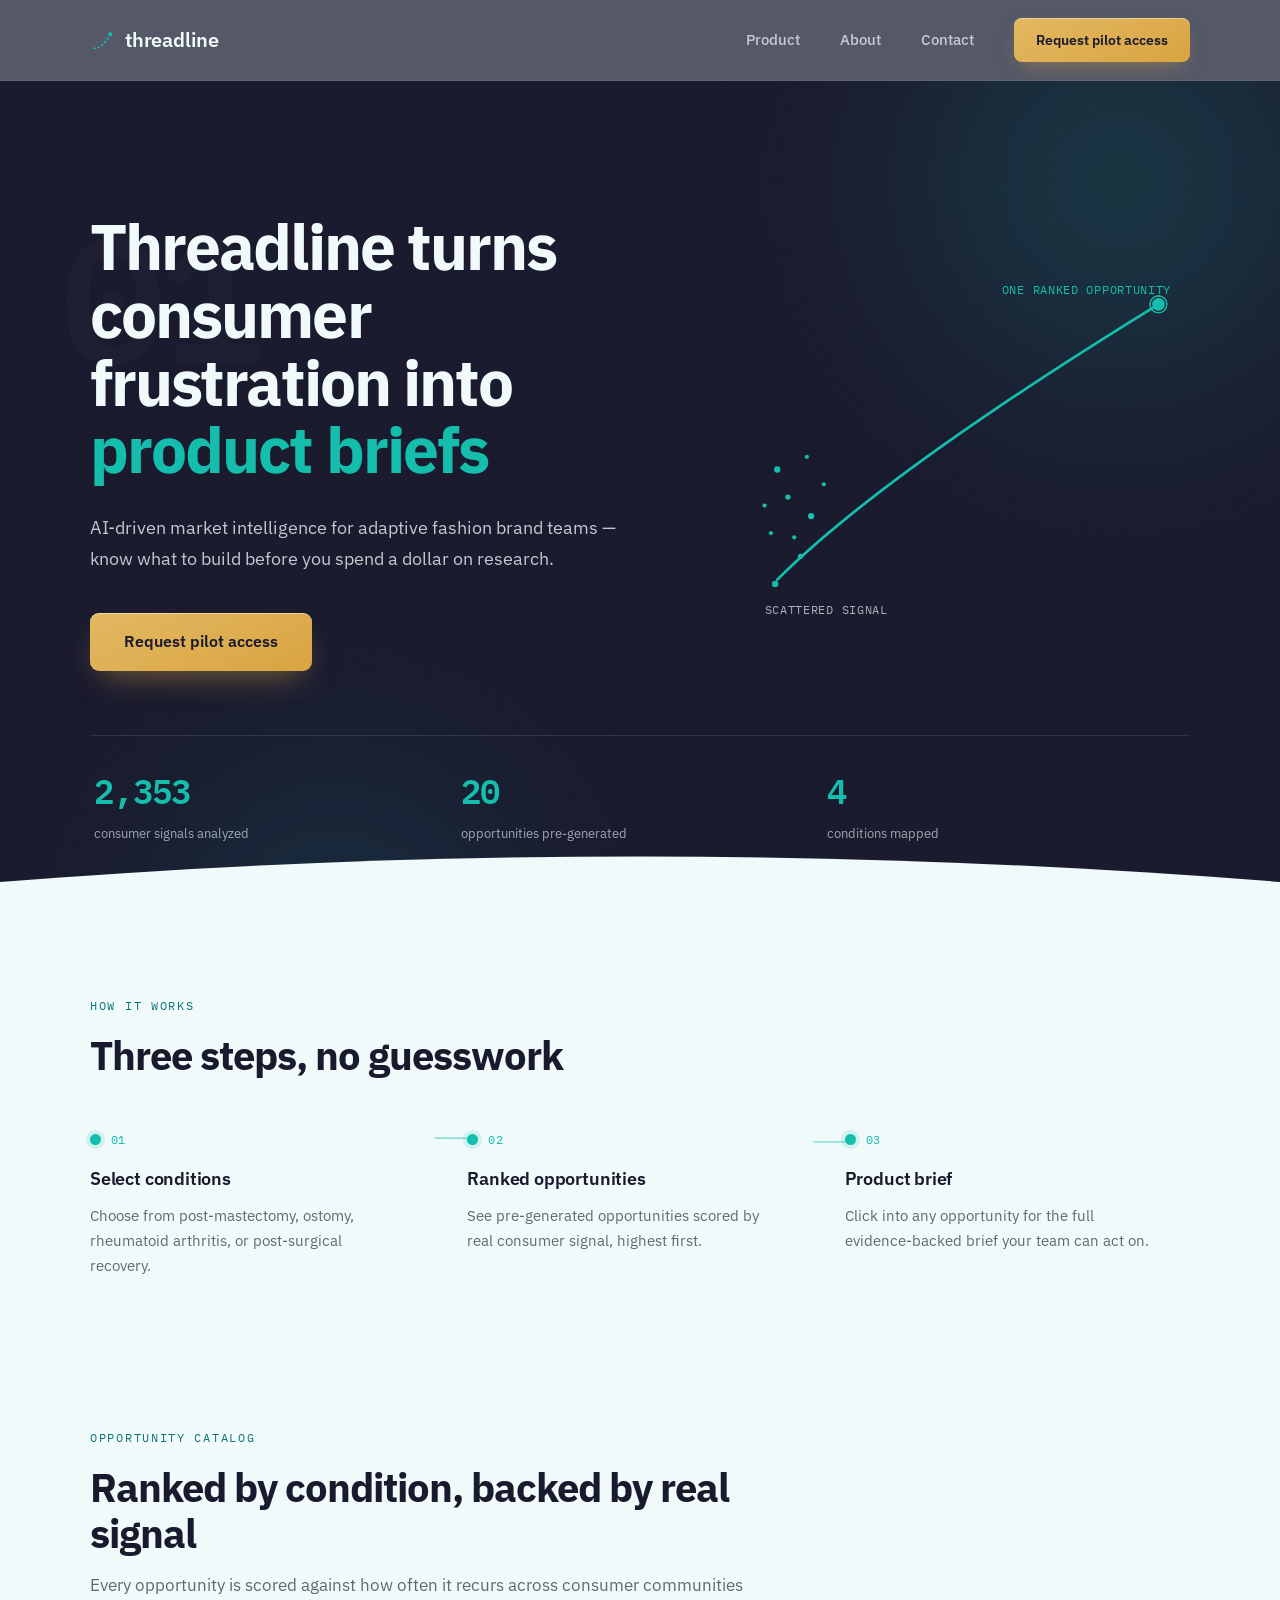
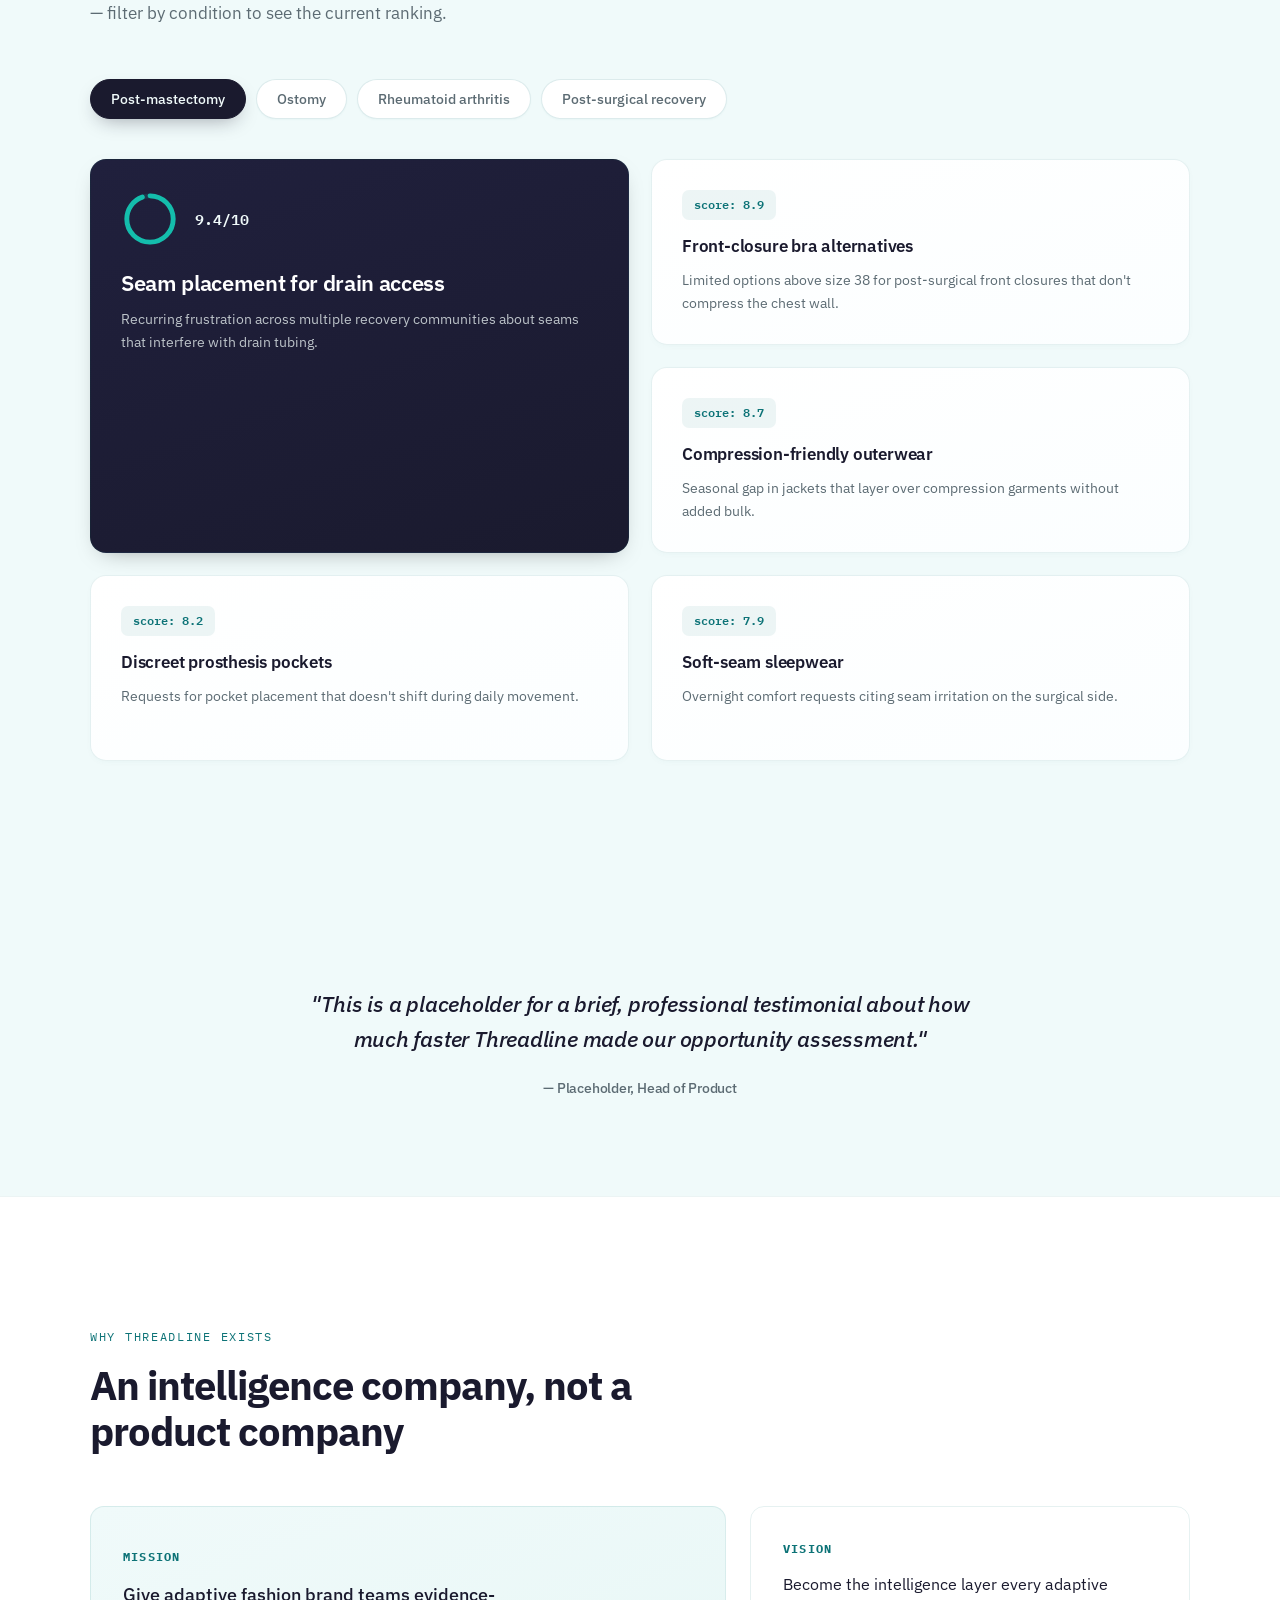
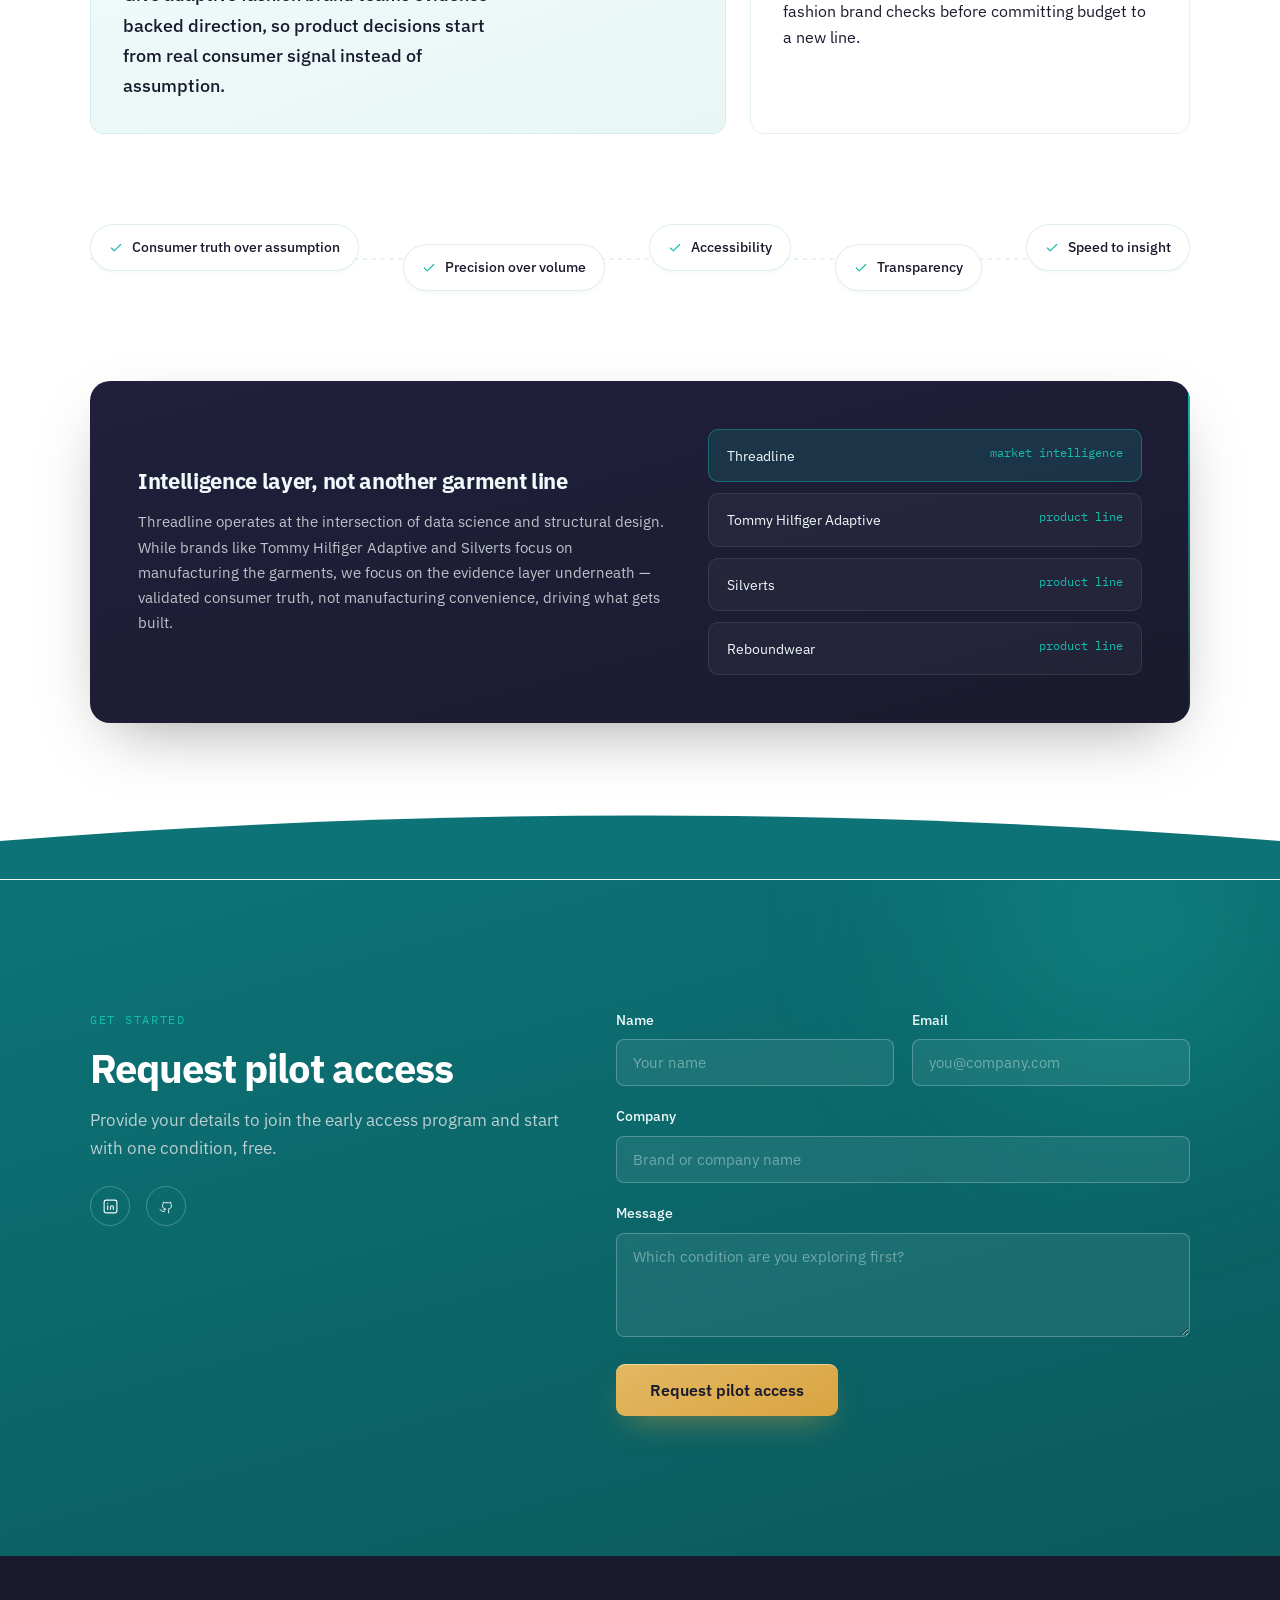
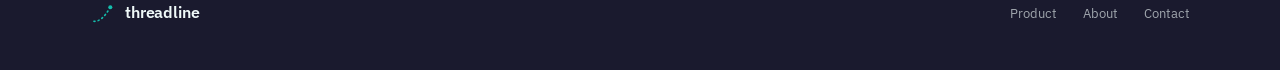
==== commit 28be854f: "Fixed the screen dimensions Updated styles for ghost number and form status." ====
--- a/index.html
+++ b/index.html
@@ -84,7 +84,7 @@
   .glow-hero-2{width:520px; height:520px; background:radial-gradient(circle, rgba(13,115,119,0.3), transparent 70%); bottom:-280px; left:6%;}
   .hero-grid{display:grid; grid-template-columns:1.15fr 0.85fr; gap:56px; align-items:center; position:relative; z-index:2;}
   .hero-copy{max-width:580px;}
-  .ghost-num{position:absolute; top:-46px; left:-14px; font-family:'IBM Plex Mono', monospace; font-weight:600; font-size:11rem; color:rgba(240,250,250,0.035); letter-spacing:-0.04em; z-index:1; pointer-events:none;}
+  .ghost-num{position:absolute; top:-60px; left:-30px; font-family:'IBM Plex Mono', monospace; font-weight:600; font-size:11rem; color:rgba(240,250,250,0.018); letter-spacing:-0.04em; z-index:1; pointer-events:none;}
   .hero h1{font-size:clamp(2.6rem, 5vw, 4.3rem); font-weight:700; letter-spacing:-0.03em; line-height:1.06; margin-bottom:28px;}
   .hero h1 em{font-style:normal; color:var(--med-teal);}
   .hero p.lede{font-size:1.15rem; color:rgba(216,225,227,0.88); max-width:48ch; margin-bottom:40px; line-height:1.65;}
@@ -181,7 +181,7 @@
   .opp-card p{color:var(--slate); font-size:0.9rem; line-height:1.6;}
 
   /* ---------- ABOUT ---------- */
-  .about{padding:130px 0; background:#fff; position:relative; border-top:1px solid rgba(13,115,119,0.08); border-bottom:1px solid rgba(13,115,119,0.08);}
+  .about{padding:130px 0 0; background:#fff; position:relative; border-top:1px solid rgba(13,115,119,0.08); border-bottom:1px solid rgba(13,115,119,0.08);}
   .mission-vision{display:grid; grid-template-columns:1.3fr 0.9fr; gap:24px; margin-bottom:64px; align-items:stretch;}
   .mv-card{border:1px solid rgba(13,115,119,0.1); border-radius:14px; padding:32px; transition:transform .35s var(--ease), box-shadow .35s var(--ease);}
   .mv-card:hover{transform:translateY(-4px); box-shadow:0 24px 48px -24px rgba(13,115,119,0.3);}
@@ -202,7 +202,7 @@
   .value-chip:hover:nth-child(even){transform:translateY(6px) scale(1.03);}
   .value-chip svg{width:14px; height:14px; stroke:var(--med-teal); flex-shrink:0;}
 
-  .compare-box{background:linear-gradient(165deg, #20203d, var(--navy)); color:var(--light-teal); border-radius:20px; padding:48px; display:grid; grid-template-columns:1.1fr 0.9fr; gap:40px; align-items:center; position:relative; overflow:hidden; box-shadow:0 24px 64px -24px rgba(0,0,0,0.4);}
+  .compare-box{background:linear-gradient(165deg, #20203d, var(--navy)); color:var(--light-teal); border-radius:20px; padding:48px; display:grid; grid-template-columns:1.1fr 0.9fr; gap:40px; align-items:center; position:relative; overflow:hidden; box-shadow:0 24px 64px -24px rgba(0,0,0,0.4); margin-bottom:80px;}
   .compare-box::after{content:''; position:absolute; top:0; right:0; width:2px; height:100%; background:linear-gradient(var(--med-teal), transparent);}
   .compare-box h3{font-size:1.35rem; font-weight:700; margin-bottom:14px; letter-spacing:-0.015em; line-height:1.25;}
   .compare-box p{color:rgba(216,225,227,0.85); font-size:0.96rem; line-height:1.65;}
@@ -237,8 +237,18 @@
   .social a{width:40px; height:40px; border-radius:50%; border:1px solid rgba(240,250,250,0.25); display:flex; align-items:center; justify-content:center; transition:border-color .3s var(--ease), transform .3s var(--ease);}
   .social a:hover{border-color:var(--med-teal); transform:translateY(-3px);}
   .social svg{width:17px; height:17px; stroke:var(--light-teal);}
-  .form-status{font-size:0.85rem; margin-top:16px; color:var(--med-teal); display:none;}
-  .form-status.show{display:block;}
+  .form-status{
+    margin-top:22px; padding:16px 20px; border-radius:12px;
+    background:var(--light-teal); border:1px solid rgba(13,115,119,0.15);
+    color:var(--navy); font-weight:600; font-size:1rem; display:none; align-items:center; gap:12px;
+    box-shadow:0 12px 32px -12px rgba(0,0,0,0.35);
+  }
+  .form-status.show{display:flex; animation:statusPop .35s var(--ease);}
+  .form-status svg{width:22px; height:22px; flex-shrink:0; stroke:var(--deep-teal);}
+  @keyframes statusPop{
+    from{opacity:0; transform:translateY(-8px) scale(0.98);}
+    to{opacity:1; transform:translateY(0) scale(1);}
+  }
 
   footer{padding:44px 0; background:var(--navy); position:relative;}
   footer .wrap{display:flex; justify-content:space-between; align-items:center; flex-wrap:wrap; gap:16px;}
@@ -261,7 +271,10 @@
     .nav-links.open{display:flex;}
     .nav-toggle{display:block;}
     .glow{display:none;}
-    .hero, .how, .products, .about, .contact{padding-top:80px; padding-bottom:80px;}
+    .ghost-num{display:none;}
+    .how, .products, .contact{padding-top:80px; padding-bottom:80px;}
+    .hero{padding-top:80px; padding-bottom:0;}
+    .about{padding-top:80px; padding-bottom:0;}
   }
 </style>
 </head>
@@ -461,7 +474,10 @@
           <textarea id="message" name="message" placeholder="Which condition are you exploring first?"></textarea>
         </div>
         <button type="submit" class="btn-primary" id="submitBtn" style="border:none;">Request pilot access</button>
-        <div class="form-status" id="formStatus" role="status">Thanks — we'll be in touch shortly.</div>
+        <div class="form-status" id="formStatus" role="status">
+          <svg viewBox="0 0 24 24" fill="none" aria-hidden="true"><circle cx="12" cy="12" r="10" stroke-width="1.6"/><path d="M8 12l2.5 2.5L16 9" stroke-width="1.8" stroke-linecap="round" stroke-linejoin="round"/></svg>
+          <span>Thanks — we'll be in touch shortly.</span>
+        </div>
       </form>
     </div>
   </section>
@@ -713,6 +729,9 @@
     if(nameOk && emailOk){
       status.classList.add('show');
       form.reset();
+      [nameInput, emailInput].forEach(el => { delete el.dataset.touched; });
+      nameError.classList.remove('show');
+      emailError.classList.remove('show');
     }
   });
 </script>
